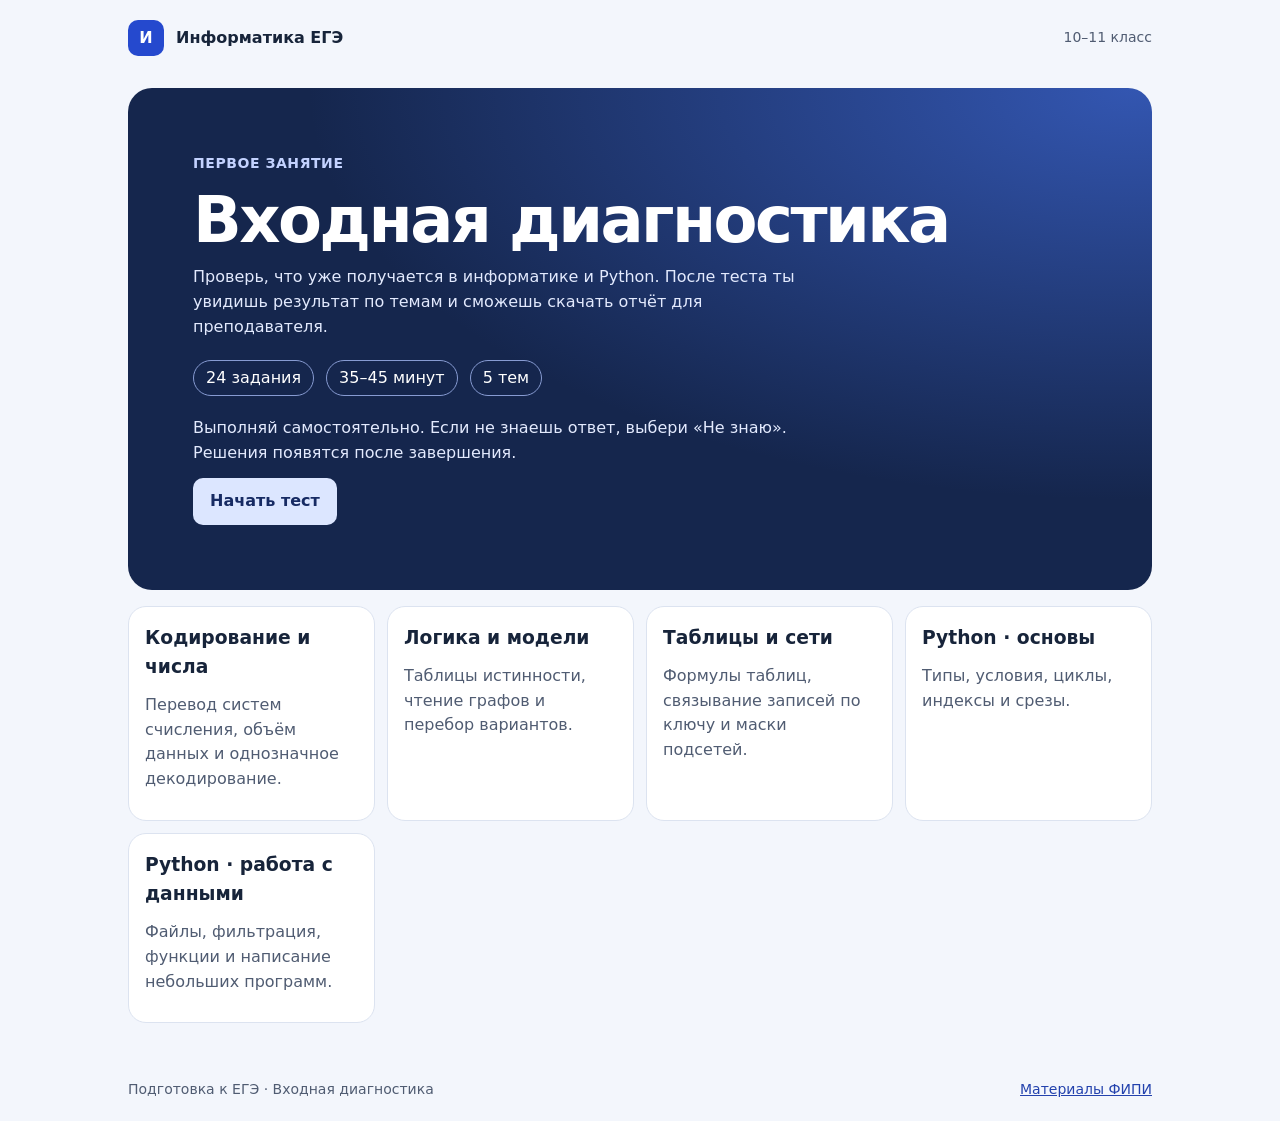
==== index.html @ f7c7de56 "Build informatics entrance diagnostic" ====
<!doctype html>
<html lang="ru">
<head>
<meta charset="utf-8">
<meta name="viewport" content="width=device-width, initial-scale=1">
<title>Входная диагностика · Информатика ЕГЭ</title>
<link rel="stylesheet" href="style.css">
<script defer src="questions.js"></script>
<script defer src="app.js"></script>
</head>
<body>
<header class="mast"><div><span class="brand">И</span><strong>Информатика ЕГЭ</strong></div><span>10–11 класс</span></header>
<main id="app"></main>
<footer><span>Подготовка к ЕГЭ · Входная диагностика</span><a href="https://fipi.ru/ege/demoversii-specifikacii-kodifikatory">Материалы ФИПИ</a></footer>
</body>
</html>
---- style.css ----
:root{color-scheme:light;--ink:#17243a;--sub:#505c72;--blue:#2549ce;--line:#dce3f0;--paper:#f3f6fc;font:16px/1.55 system-ui,sans-serif}
*{box-sizing:border-box}
body{margin:0;background:var(--paper);color:var(--ink)}
.mast,footer{max-width:1080px;margin:auto;padding:20px 28px;display:flex;justify-content:space-between;align-items:center;gap:14px}
.mast div{display:flex;align-items:center;gap:12px}
.brand{display:grid;place-items:center;background:var(--blue);color:white;width:36px;height:36px;border-radius:10px;font-weight:800}
.mast>span,footer{color:var(--sub);font-size:.875rem}
main{max-width:1080px;margin:auto;padding:12px 28px 20px}
.hero{background:#15264d;color:white;border-radius:24px;padding:clamp(24px,6vw,65px);background-image:radial-gradient(ellipse at 98% 0%,#3356b1,transparent 58%)}
.eyebrow{font-size:.875rem;font-weight:700;letter-spacing:.04em}
.hero .eyebrow{color:#c3d2ff}
h1,h2,h3,p{margin:0 0 12px}
h1{font-size:clamp(2rem,6vw,4rem);line-height:1.04;letter-spacing:-.04em}
h2{font-size:clamp(1.35rem,4vw,2rem);line-height:1.2}
.hero p{max-width:610px;color:#e3eafe}
.meta,.actions,.stats{display:flex;flex-wrap:wrap;gap:12px;align-items:center}
.meta{margin:20px 0}
.meta span{padding:5px 12px;border:1px solid #879bd2;border-radius:20px}
button{border:1px solid transparent;border-radius:10px;padding:10px 16px;font:inherit;font-weight:650;cursor:pointer;background:var(--blue);color:white}
button:hover{filter:brightness(.91)}
button.secondary{color:var(--ink);background:white;border-color:var(--line)}
.hero button{background:#dce6ff;color:#162a63}
:focus-visible{outline:3px solid #6481fb;outline-offset:3px}
.card,.side,.topic{background:white;border:1px solid var(--line);border-radius:18px;padding:clamp(16px,4vw,30px)}
.topics{display:grid;grid-template-columns:repeat(auto-fit,minmax(230px,1fr));gap:12px;margin:16px 0}
.topic{padding:16px}
.topic p,.muted{color:var(--sub)}
.quiz{display:grid;grid-template-columns:minmax(0,1fr) 250px;gap:16px}
.side{align-self:start;padding:16px}
.nav{display:grid;grid-template-columns:repeat(6,1fr);gap:5px;margin:12px 0}
.nav button{padding:4px 0;border-radius:7px}
.nav button.done{background:#e2ebff;color:#1b3fa5}
.nav button.unknown{background:#fff0d6;color:#754500}
.nav button[aria-current]{outline:2px solid var(--blue);outline-offset:1px}
progress{width:100%;accent-color:var(--blue)}
pre{white-space:pre-wrap;overflow-wrap:anywhere;background:#edf2fc;border-radius:10px;padding:14px;font-size:.95rem}
fieldset{border:0;margin:0;padding:0;min-width:0}
legend{font-weight:650;margin-bottom:8px}
.choice{display:flex;align-items:baseline;gap:8px;margin:8px 0;padding:9px 12px;border:1px solid var(--line);border-radius:9px;overflow-wrap:anywhere}
.choice:has(input:checked){background:#eaf0ff;border-color:#7893f0}
input[type=text],textarea{width:100%;border:1px solid #8390a7;border-radius:8px;padding:10px;font:inherit}
textarea{font-family:monospace;min-height:125px}
.actions{margin-top:16px}
.stats div{border-radius:10px;background:#edf2fc;padding:9px 13px}
.stats strong{display:block;font-size:1.3rem}
details{border-bottom:1px solid var(--line);padding:11px 0}
summary{cursor:pointer;font-weight:650}
a{color:#2342ad}
@media(max-width:720px){.quiz{grid-template-columns:1fr}.mast,main,footer{padding-left:14px;padding-right:14px}.nav{grid-template-columns:repeat(8,1fr)}}
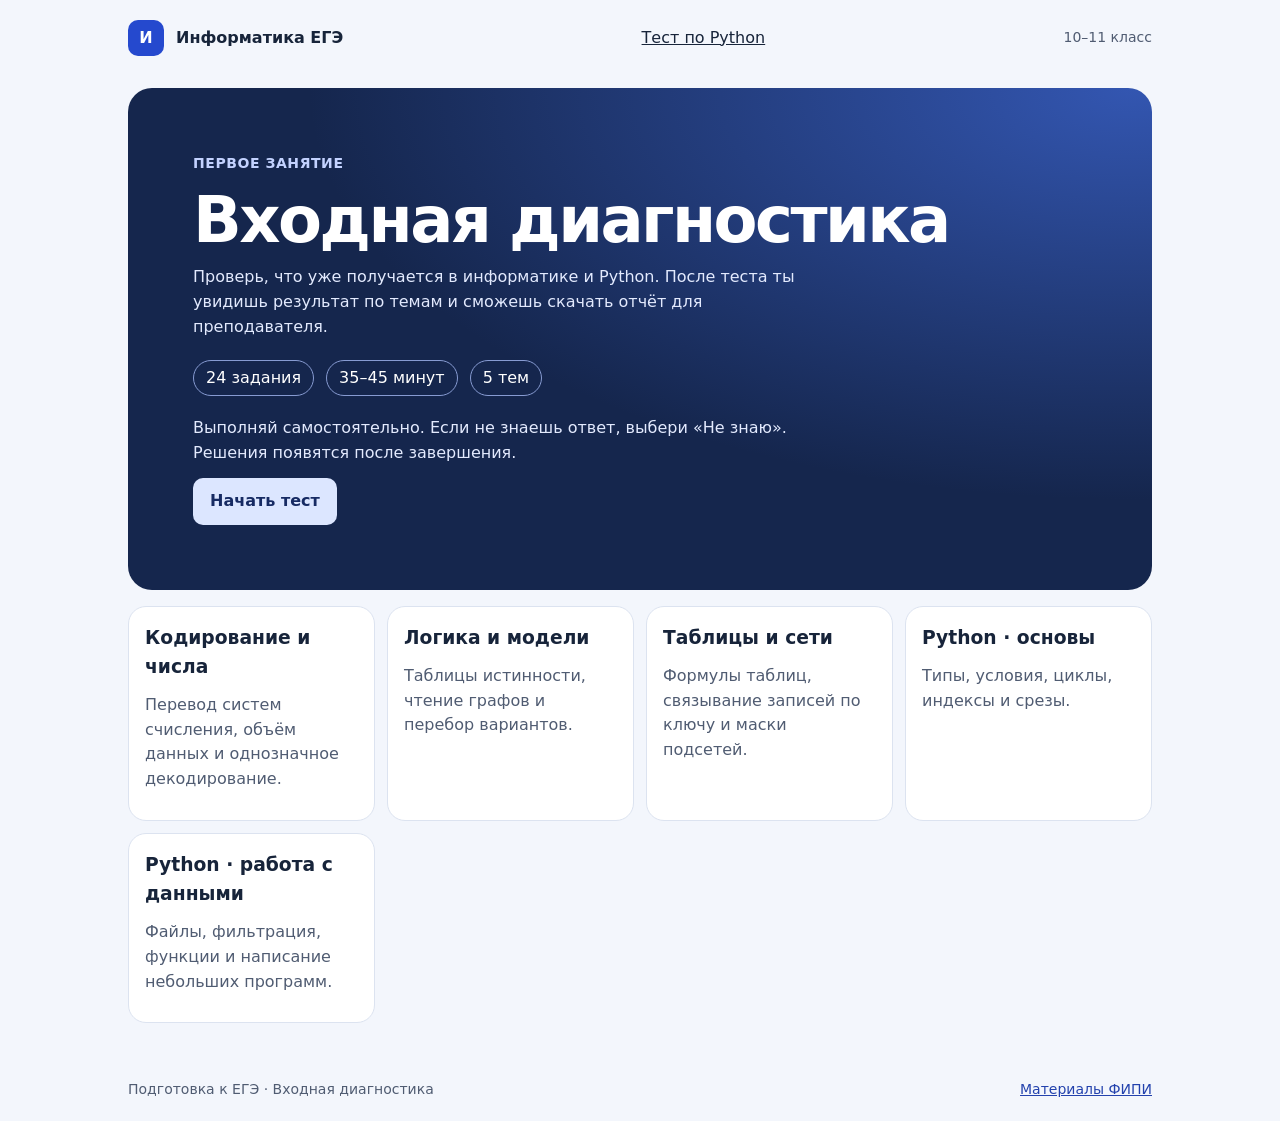
==== commit 2f52132e: "Add Metanit Python chapters 2 and 5 quiz" ====
--- a/index.html
+++ b/index.html
@@ -9,7 +9,7 @@
 <script defer src="app.js"></script>
 </head>
 <body>
-<header class="mast"><div><span class="brand">И</span><strong>Информатика ЕГЭ</strong></div><span>10–11 класс</span></header>
+<header class="mast"><div><span class="brand">И</span><strong>Информатика ЕГЭ</strong></div><a href="python-met/" style="color: inherit; text-decoration: underline;">Тест по Python</a><span>10–11 класс</span></header>
 <main id="app"></main>
 <footer><span>Подготовка к ЕГЭ · Входная диагностика</span><a href="https://fipi.ru/ege/demoversii-specifikacii-kodifikatory">Материалы ФИПИ</a></footer>
 </body>
